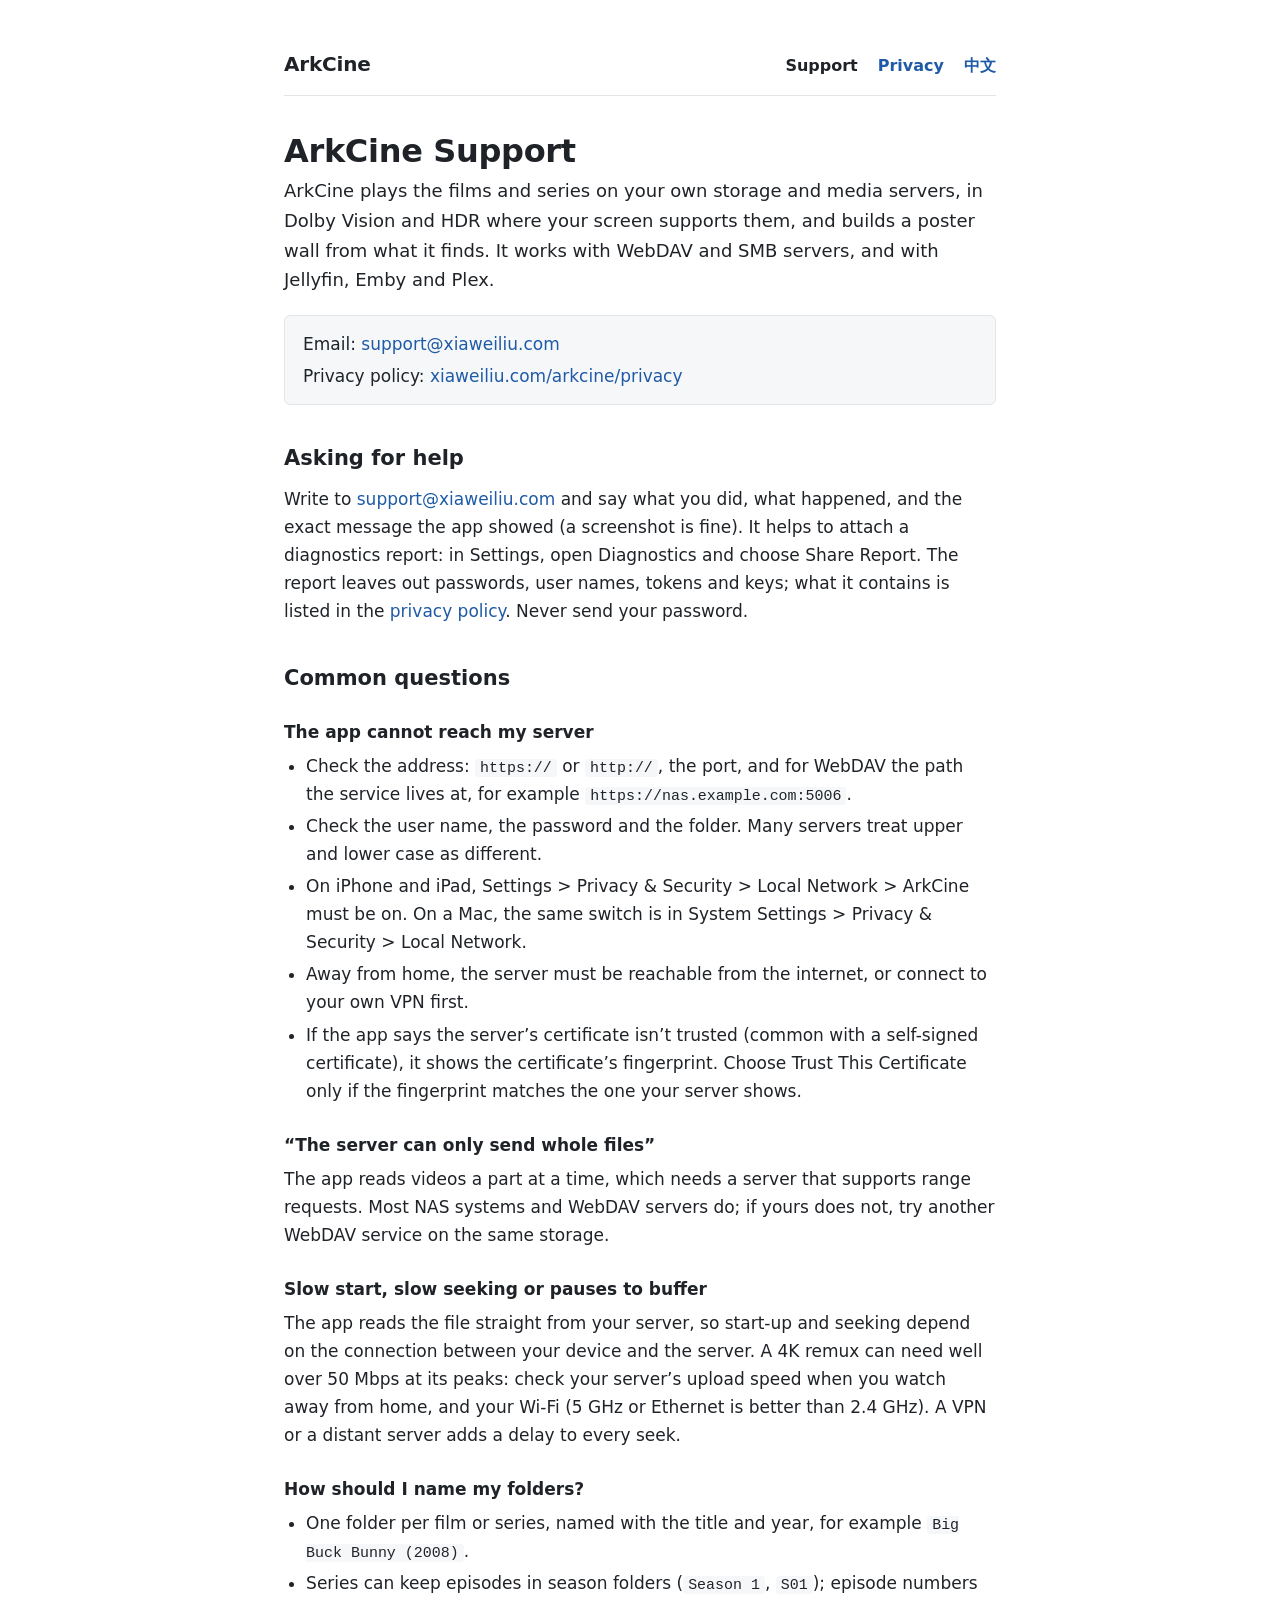
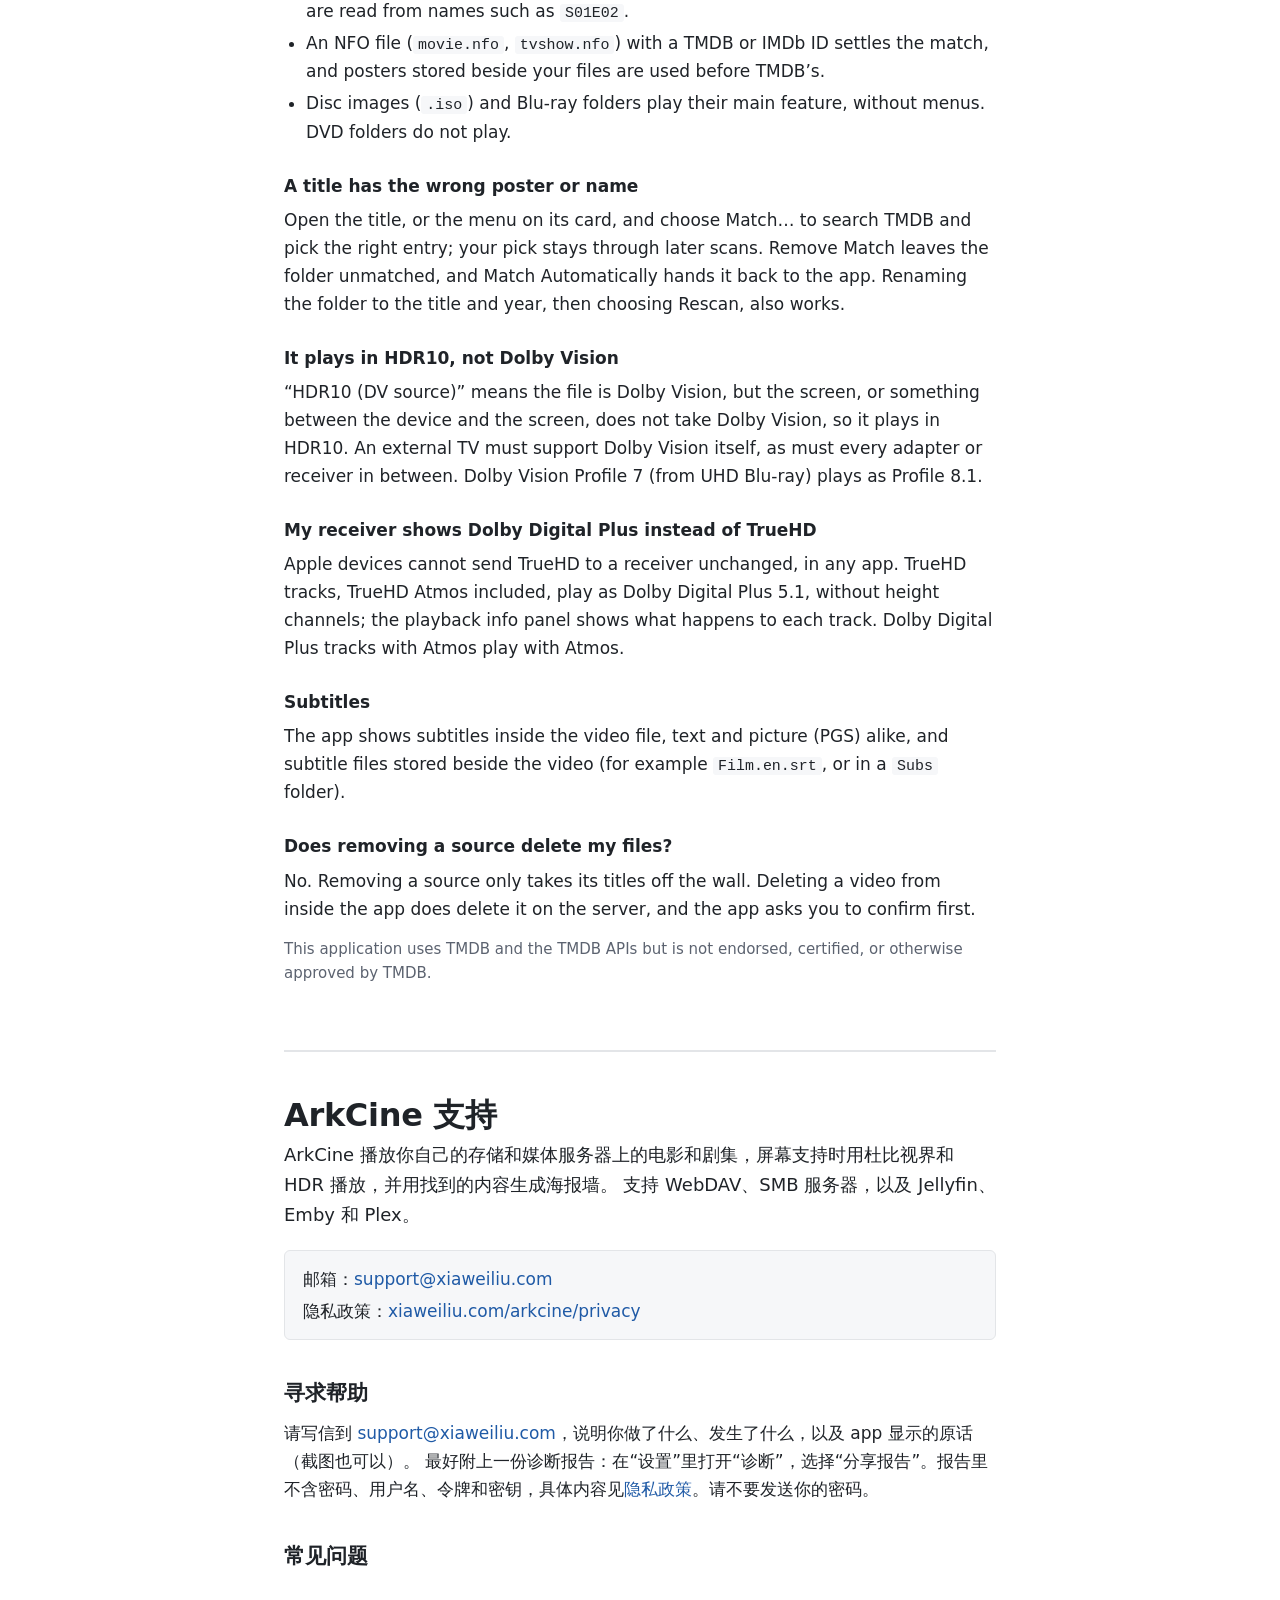
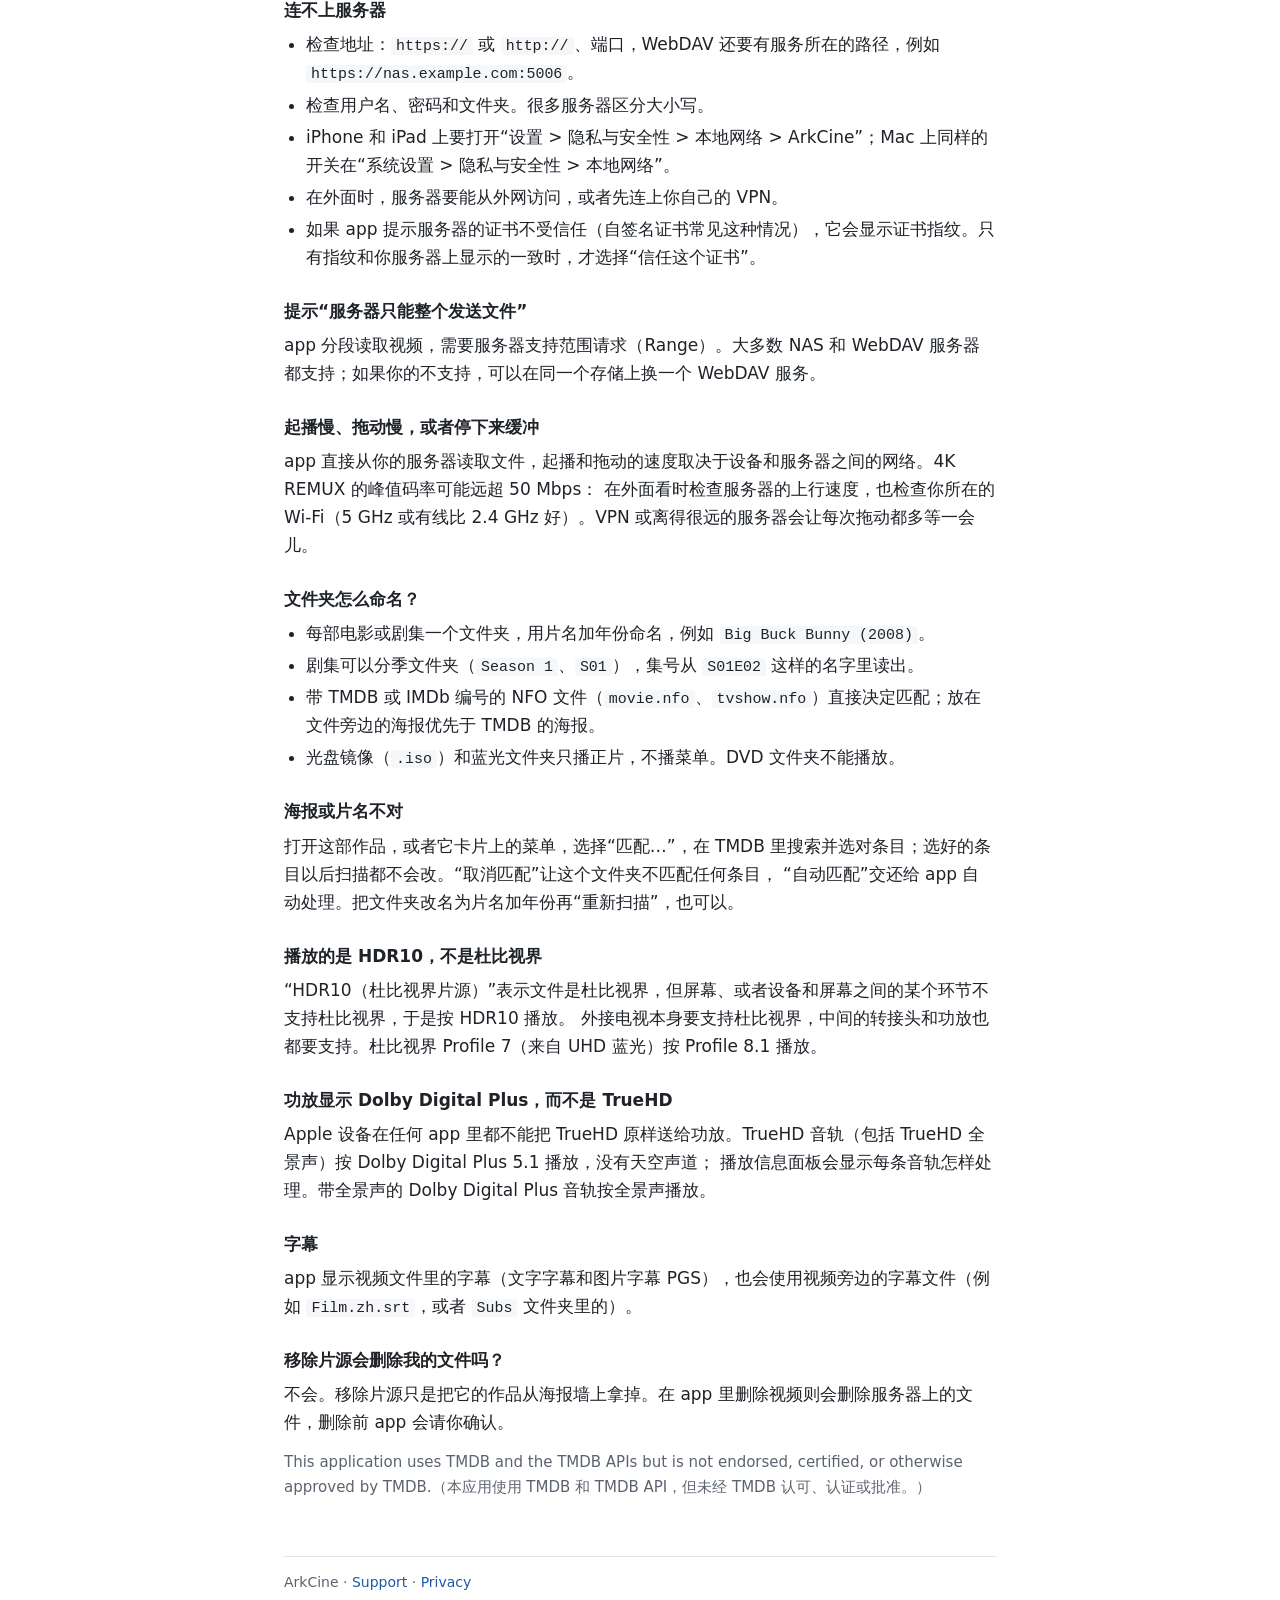
==== arkcine/index.html @ 898bf6c6 "Add ArkCine support page and privacy policy" ====
<!DOCTYPE html>
<html lang="en">
<head>
<meta charset="utf-8">
<meta name="viewport" content="width=device-width, initial-scale=1">
<title>ArkCine Support</title>
<meta name="description" content="Help and contact for ArkCine, a video player for films and series on your own storage and media servers.">
<link rel="stylesheet" href="arkcine.css">
</head>
<body>
<div class="page">

<header class="top">
  <a class="brand" href="./">ArkCine</a>
  <nav>
    <a href="./" aria-current="page">Support</a>
    <a href="privacy/">Privacy</a>
    <a href="#zh" lang="zh-Hans">中文</a>
  </nav>
</header>

<main>
<article lang="en">
<h1>ArkCine Support</h1>
<p class="lead">ArkCine plays the films and series on your own storage and media servers, in Dolby Vision and HDR
where your screen supports them, and builds a poster wall from what it finds. It works with WebDAV and SMB servers,
and with Jellyfin, Emby and Plex.</p>

<div class="contact">
  <p>Email: <a href="mailto:support@xiaweiliu.com">support@xiaweiliu.com</a></p>
  <p>Privacy policy: <a href="privacy/">xiaweiliu.com/arkcine/privacy</a></p>
</div>

<h2>Asking for help</h2>
<p>Write to <a href="mailto:support@xiaweiliu.com">support@xiaweiliu.com</a> and say what you did, what happened,
and the exact message the app showed (a screenshot is fine). It helps to attach a diagnostics report: in Settings,
open Diagnostics and choose Share Report. The report leaves out passwords, user names, tokens and keys; what it
contains is listed in the <a href="privacy/#diagnostics">privacy policy</a>. Never send your password.</p>

<h2>Common questions</h2>

<h3>The app cannot reach my server</h3>
<ul>
  <li>Check the address: <code>https://</code> or <code>http://</code>, the port, and for WebDAV the path the
    service lives at, for example <code>https://nas.example.com:5006</code>.</li>
  <li>Check the user name, the password and the folder. Many servers treat upper and lower case as different.</li>
  <li>On iPhone and iPad, Settings &gt; Privacy &amp; Security &gt; Local Network &gt; ArkCine must be on. On a Mac,
    the same switch is in System Settings &gt; Privacy &amp; Security &gt; Local Network.</li>
  <li>Away from home, the server must be reachable from the internet, or connect to your own VPN first.</li>
  <li>If the app says the server’s certificate isn’t trusted (common with a self-signed certificate), it shows the
    certificate’s fingerprint. Choose Trust This Certificate only if the fingerprint matches the one your server
    shows.</li>
</ul>

<h3>“The server can only send whole files”</h3>
<p>The app reads videos a part at a time, which needs a server that supports range requests. Most NAS systems and
WebDAV servers do; if yours does not, try another WebDAV service on the same storage.</p>

<h3>Slow start, slow seeking or pauses to buffer</h3>
<p>The app reads the file straight from your server, so start-up and seeking depend on the connection between your
device and the server. A 4K remux can need well over 50 Mbps at its peaks: check your server’s upload speed when
you watch away from home, and your Wi-Fi (5 GHz or Ethernet is better than 2.4 GHz). A VPN or a distant server adds
a delay to every seek.</p>

<h3>How should I name my folders?</h3>
<ul>
  <li>One folder per film or series, named with the title and year, for example
    <code>Big Buck Bunny (2008)</code>.</li>
  <li>Series can keep episodes in season folders (<code>Season 1</code>, <code>S01</code>); episode numbers are read
    from names such as <code>S01E02</code>.</li>
  <li>An NFO file (<code>movie.nfo</code>, <code>tvshow.nfo</code>) with a TMDB or IMDb ID settles the match, and
    posters stored beside your files are used before TMDB’s.</li>
  <li>Disc images (<code>.iso</code>) and Blu-ray folders play their main feature, without menus. DVD folders do
    not play.</li>
</ul>

<h3>A title has the wrong poster or name</h3>
<p>Open the title, or the menu on its card, and choose Match… to search TMDB and pick the right entry; your pick
stays through later scans. Remove Match leaves the folder unmatched, and Match Automatically hands it back to the
app. Renaming the folder to the title and year, then choosing Rescan, also works.</p>

<h3>It plays in HDR10, not Dolby Vision</h3>
<p>“HDR10 (DV source)” means the file is Dolby Vision, but the screen, or something between the device and the
screen, does not take Dolby Vision, so it plays in HDR10. An external TV must support Dolby Vision itself, as must
every adapter or receiver in between. Dolby Vision Profile 7 (from UHD Blu-ray) plays as Profile 8.1.</p>

<h3>My receiver shows Dolby Digital Plus instead of TrueHD</h3>
<p>Apple devices cannot send TrueHD to a receiver unchanged, in any app. TrueHD tracks, TrueHD Atmos included,
play as Dolby Digital Plus 5.1, without height channels; the playback info panel shows what happens to each track.
Dolby Digital Plus tracks with Atmos play with Atmos.</p>

<h3>Subtitles</h3>
<p>The app shows subtitles inside the video file, text and picture (PGS) alike, and subtitle files stored beside
the video (for example <code>Film.en.srt</code>, or in a <code>Subs</code> folder).</p>

<h3>Does removing a source delete my files?</h3>
<p>No. Removing a source only takes its titles off the wall. Deleting a video from inside the app does delete it on
the server, and the app asks you to confirm first.</p>

<p class="notice">This application uses TMDB and the TMDB APIs but is not endorsed, certified, or otherwise approved by TMDB.</p>
</article>

<article lang="zh-Hans" id="zh" class="lang">
<h1>ArkCine 支持</h1>
<p class="lead">ArkCine 播放你自己的存储和媒体服务器上的电影和剧集，屏幕支持时用杜比视界和 HDR 播放，并用找到的内容生成海报墙。
支持 WebDAV、SMB 服务器，以及 Jellyfin、Emby 和 Plex。</p>

<div class="contact">
  <p>邮箱：<a href="mailto:support@xiaweiliu.com">support@xiaweiliu.com</a></p>
  <p>隐私政策：<a href="privacy/#zh">xiaweiliu.com/arkcine/privacy</a></p>
</div>

<h2>寻求帮助</h2>
<p>请写信到 <a href="mailto:support@xiaweiliu.com">support@xiaweiliu.com</a>，说明你做了什么、发生了什么，以及 app 显示的原话（截图也可以）。
最好附上一份诊断报告：在“设置”里打开“诊断”，选择“分享报告”。报告里不含密码、用户名、令牌和密钥，具体内容见<a href="privacy/#zh">隐私政策</a>。请不要发送你的密码。</p>

<h2>常见问题</h2>

<h3>连不上服务器</h3>
<ul>
  <li>检查地址：<code>https://</code> 或 <code>http://</code>、端口，WebDAV 还要有服务所在的路径，例如 <code>https://nas.example.com:5006</code>。</li>
  <li>检查用户名、密码和文件夹。很多服务器区分大小写。</li>
  <li>iPhone 和 iPad 上要打开“设置 &gt; 隐私与安全性 &gt; 本地网络 &gt; ArkCine”；Mac 上同样的开关在“系统设置 &gt; 隐私与安全性 &gt; 本地网络”。</li>
  <li>在外面时，服务器要能从外网访问，或者先连上你自己的 VPN。</li>
  <li>如果 app 提示服务器的证书不受信任（自签名证书常见这种情况），它会显示证书指纹。只有指纹和你服务器上显示的一致时，才选择“信任这个证书”。</li>
</ul>

<h3>提示“服务器只能整个发送文件”</h3>
<p>app 分段读取视频，需要服务器支持范围请求（Range）。大多数 NAS 和 WebDAV 服务器都支持；如果你的不支持，可以在同一个存储上换一个 WebDAV 服务。</p>

<h3>起播慢、拖动慢，或者停下来缓冲</h3>
<p>app 直接从你的服务器读取文件，起播和拖动的速度取决于设备和服务器之间的网络。4K REMUX 的峰值码率可能远超 50 Mbps：
在外面看时检查服务器的上行速度，也检查你所在的 Wi-Fi（5 GHz 或有线比 2.4 GHz 好）。VPN 或离得很远的服务器会让每次拖动都多等一会儿。</p>

<h3>文件夹怎么命名？</h3>
<ul>
  <li>每部电影或剧集一个文件夹，用片名加年份命名，例如 <code>Big Buck Bunny (2008)</code>。</li>
  <li>剧集可以分季文件夹（<code>Season 1</code>、<code>S01</code>），集号从 <code>S01E02</code> 这样的名字里读出。</li>
  <li>带 TMDB 或 IMDb 编号的 NFO 文件（<code>movie.nfo</code>、<code>tvshow.nfo</code>）直接决定匹配；放在文件旁边的海报优先于 TMDB 的海报。</li>
  <li>光盘镜像（<code>.iso</code>）和蓝光文件夹只播正片，不播菜单。DVD 文件夹不能播放。</li>
</ul>

<h3>海报或片名不对</h3>
<p>打开这部作品，或者它卡片上的菜单，选择“匹配…”，在 TMDB 里搜索并选对条目；选好的条目以后扫描都不会改。“取消匹配”让这个文件夹不匹配任何条目，
“自动匹配”交还给 app 自动处理。把文件夹改名为片名加年份再“重新扫描”，也可以。</p>

<h3>播放的是 HDR10，不是杜比视界</h3>
<p>“HDR10（杜比视界片源）”表示文件是杜比视界，但屏幕、或者设备和屏幕之间的某个环节不支持杜比视界，于是按 HDR10 播放。
外接电视本身要支持杜比视界，中间的转接头和功放也都要支持。杜比视界 Profile 7（来自 UHD 蓝光）按 Profile 8.1 播放。</p>

<h3>功放显示 Dolby Digital Plus，而不是 TrueHD</h3>
<p>Apple 设备在任何 app 里都不能把 TrueHD 原样送给功放。TrueHD 音轨（包括 TrueHD 全景声）按 Dolby Digital Plus 5.1 播放，没有天空声道；
播放信息面板会显示每条音轨怎样处理。带全景声的 Dolby Digital Plus 音轨按全景声播放。</p>

<h3>字幕</h3>
<p>app 显示视频文件里的字幕（文字字幕和图片字幕 PGS），也会使用视频旁边的字幕文件（例如 <code>Film.zh.srt</code>，或者 <code>Subs</code> 文件夹里的）。</p>

<h3>移除片源会删除我的文件吗？</h3>
<p>不会。移除片源只是把它的作品从海报墙上拿掉。在 app 里删除视频则会删除服务器上的文件，删除前 app 会请你确认。</p>

<p class="notice">This application uses TMDB and the TMDB APIs but is not endorsed, certified, or otherwise approved by TMDB.（本应用使用 TMDB 和 TMDB API，但未经 TMDB 认可、认证或批准。）</p>
</article>
</main>

<footer>ArkCine · <a href="./">Support</a> · <a href="privacy/">Privacy</a></footer>
</div>
</body>
</html>
---- arkcine/arkcine.css ----
/* ArkCine support and privacy pages: one column, system fonts, nothing loaded from other sites. */
:root {
  --paper: #ffffff;
  --ink: #1f2328;
  --muted: #5c6370;
  --rule: #e3e5e8;
  --link: #1f5aa6;
  --code-bg: #f6f7f9;
  color-scheme: light;
}

* { box-sizing: border-box; }

body {
  margin: 0;
  background: var(--paper);
  color: var(--ink);
  font: 400 17px/1.65 system-ui, -apple-system, "Segoe UI", "PingFang SC", "Hiragino Sans GB", "Microsoft YaHei", sans-serif;
  -webkit-font-smoothing: antialiased;
}

a { color: var(--link); text-decoration: none; }
a:hover { text-decoration: underline; }
a:focus-visible { outline: 2px solid var(--link); outline-offset: 2px; border-radius: 2px; }

.page { max-width: 760px; margin: 0 auto; padding: 48px 24px 40px; }

.top { display: flex; flex-wrap: wrap; align-items: baseline; justify-content: space-between; gap: 8px 24px; padding-bottom: 14px; border-bottom: 1px solid var(--rule); }
.brand { font-size: 20px; font-weight: 650; color: var(--ink); letter-spacing: -0.01em; }
.brand:hover { text-decoration: none; }
.top nav { display: flex; flex-wrap: wrap; gap: 4px 20px; font-weight: 600; font-size: 16px; }
.top nav a[aria-current="page"] { color: var(--ink); }

h1 { font-size: 32px; line-height: 1.2; font-weight: 650; margin: 36px 0 6px; letter-spacing: -0.01em; }
.updated { color: var(--muted); margin: 0 0 24px; font-size: 15px; }
h2 { font-size: 21px; line-height: 1.3; font-weight: 650; margin: 40px 0 12px; }
h3 { font-size: 17px; font-weight: 650; margin: 26px 0 6px; }
p { margin: 0 0 14px; }
ul, ol { margin: 0 0 14px; padding-left: 1.3em; }
li { margin: 4px 0; }
code { font: 0.88em/1.4 ui-monospace, SFMono-Regular, Menlo, monospace; background: var(--code-bg); padding: 1px 5px; border-radius: 3px; overflow-wrap: anywhere; }

.lead { font-size: 18px; }
.contact { padding: 14px 18px; background: var(--code-bg); border: 1px solid var(--rule); border-radius: 6px; margin: 20px 0; }
.contact p { margin: 0; }
.contact p + p { margin-top: 4px; }

/* Wide tables scroll inside their box instead of widening the page. */
.table { overflow-x: auto; margin: 0 0 16px; border: 1px solid var(--rule); border-radius: 6px; }
table { border-collapse: collapse; width: 100%; font-size: 15px; line-height: 1.5; }
th, td { text-align: left; vertical-align: top; padding: 9px 12px; border-bottom: 1px solid var(--rule); }
th { font-weight: 650; background: var(--code-bg); }
tr:last-child td { border-bottom: 0; }
td:first-child { font-weight: 600; min-width: 9em; }

.lang { margin-top: 64px; padding-top: 8px; border-top: 2px solid var(--rule); }
.notice { color: var(--muted); font-size: 15px; }

footer { margin-top: 56px; padding-top: 14px; border-top: 1px solid var(--rule); color: var(--muted); font-size: 14px; }

@media (max-width: 640px) {
  body { font-size: 16px; }
  .page { padding: 28px 16px 32px; }
  h1 { font-size: 26px; margin-top: 28px; }
  h2 { font-size: 19px; }
  td:first-child { min-width: 7em; }
}

/* On phones each table row becomes a small card: the item in bold, then its purpose and where it is kept. */
@media (max-width: 640px) {
  .table { border: 0; overflow: visible; }
  .table table, .table tbody, .table tr, .table td { display: block; }
  .table thead { display: none; }
  .table tr { border: 1px solid var(--rule); border-radius: 6px; padding: 10px 12px; margin-bottom: 10px; }
  .table td { border: 0; padding: 2px 0; min-width: 0; }
  .table td:first-child { margin-bottom: 4px; }
  .table td[data-label]::before { content: attr(data-label) ": "; color: var(--muted); font-weight: 600; }
  .table td[data-label="用途"]::before, .table td[data-label="位置"]::before { content: attr(data-label) "："; }
}
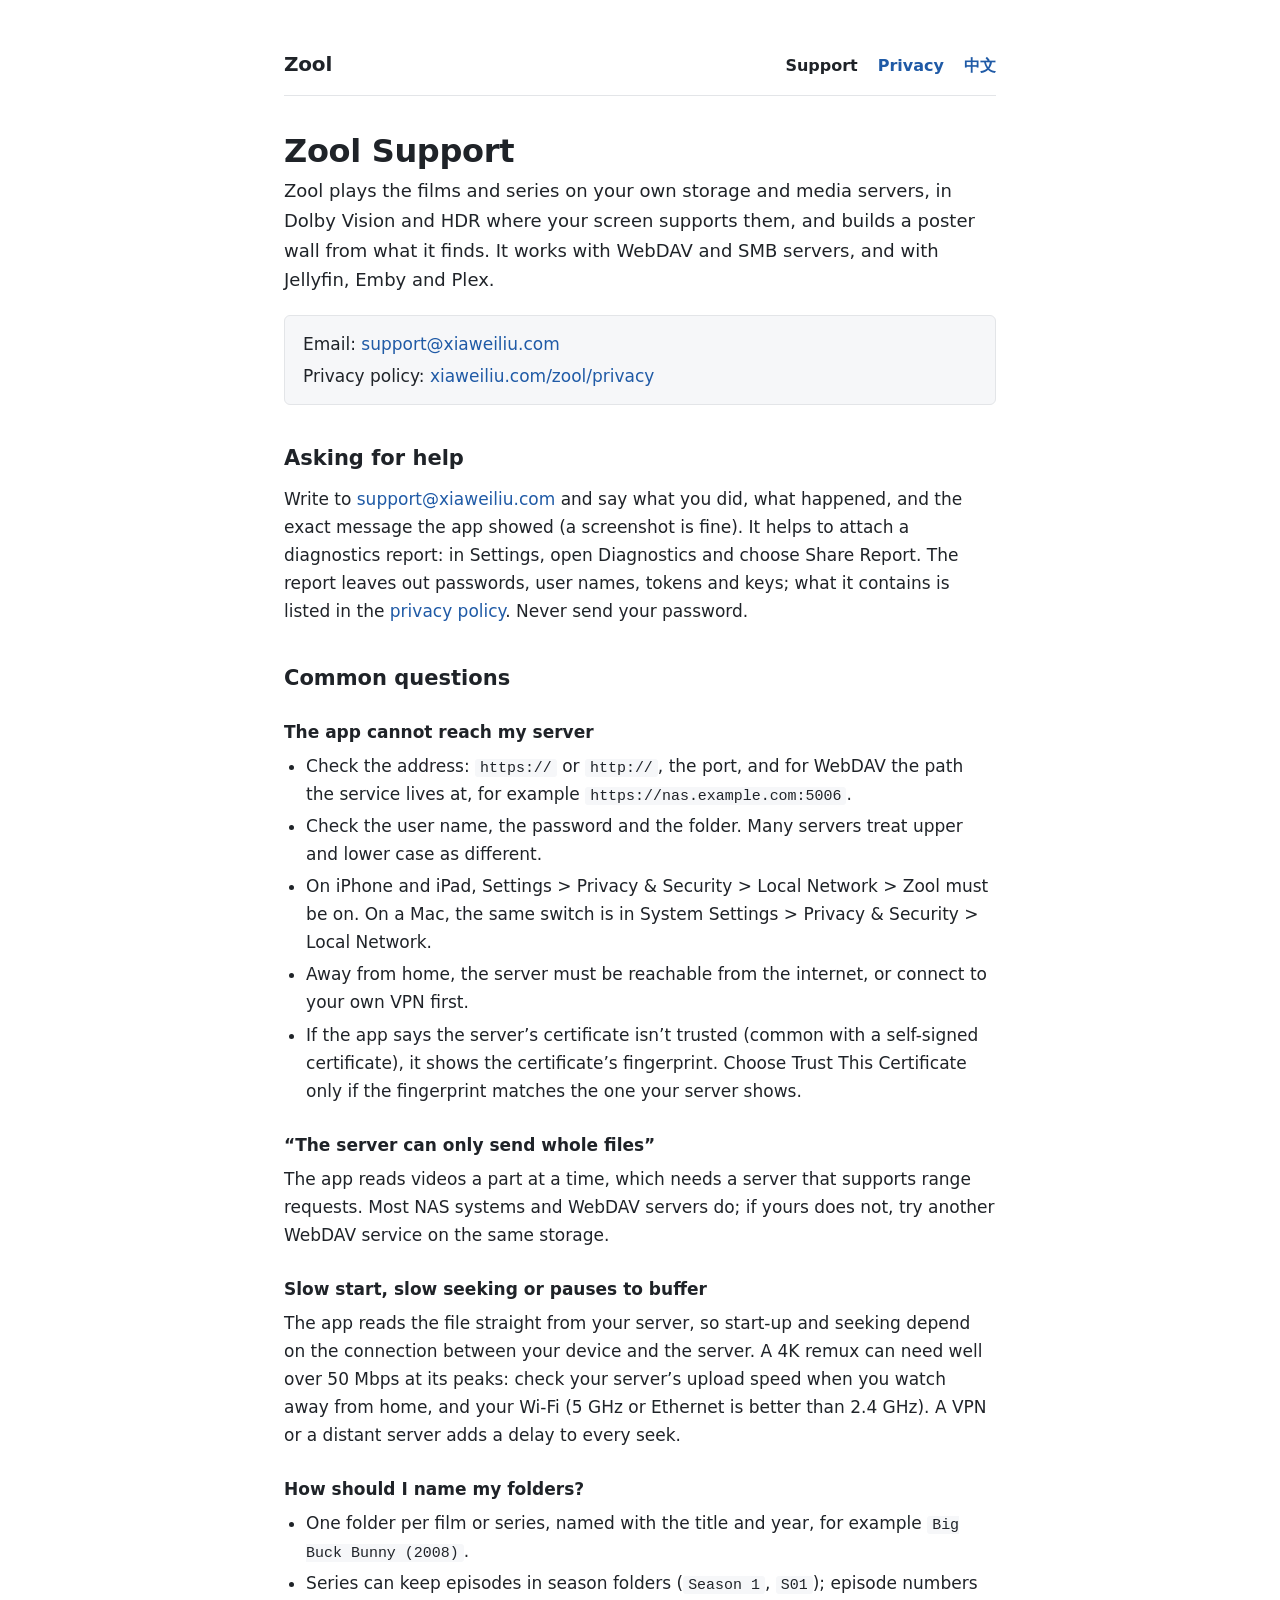
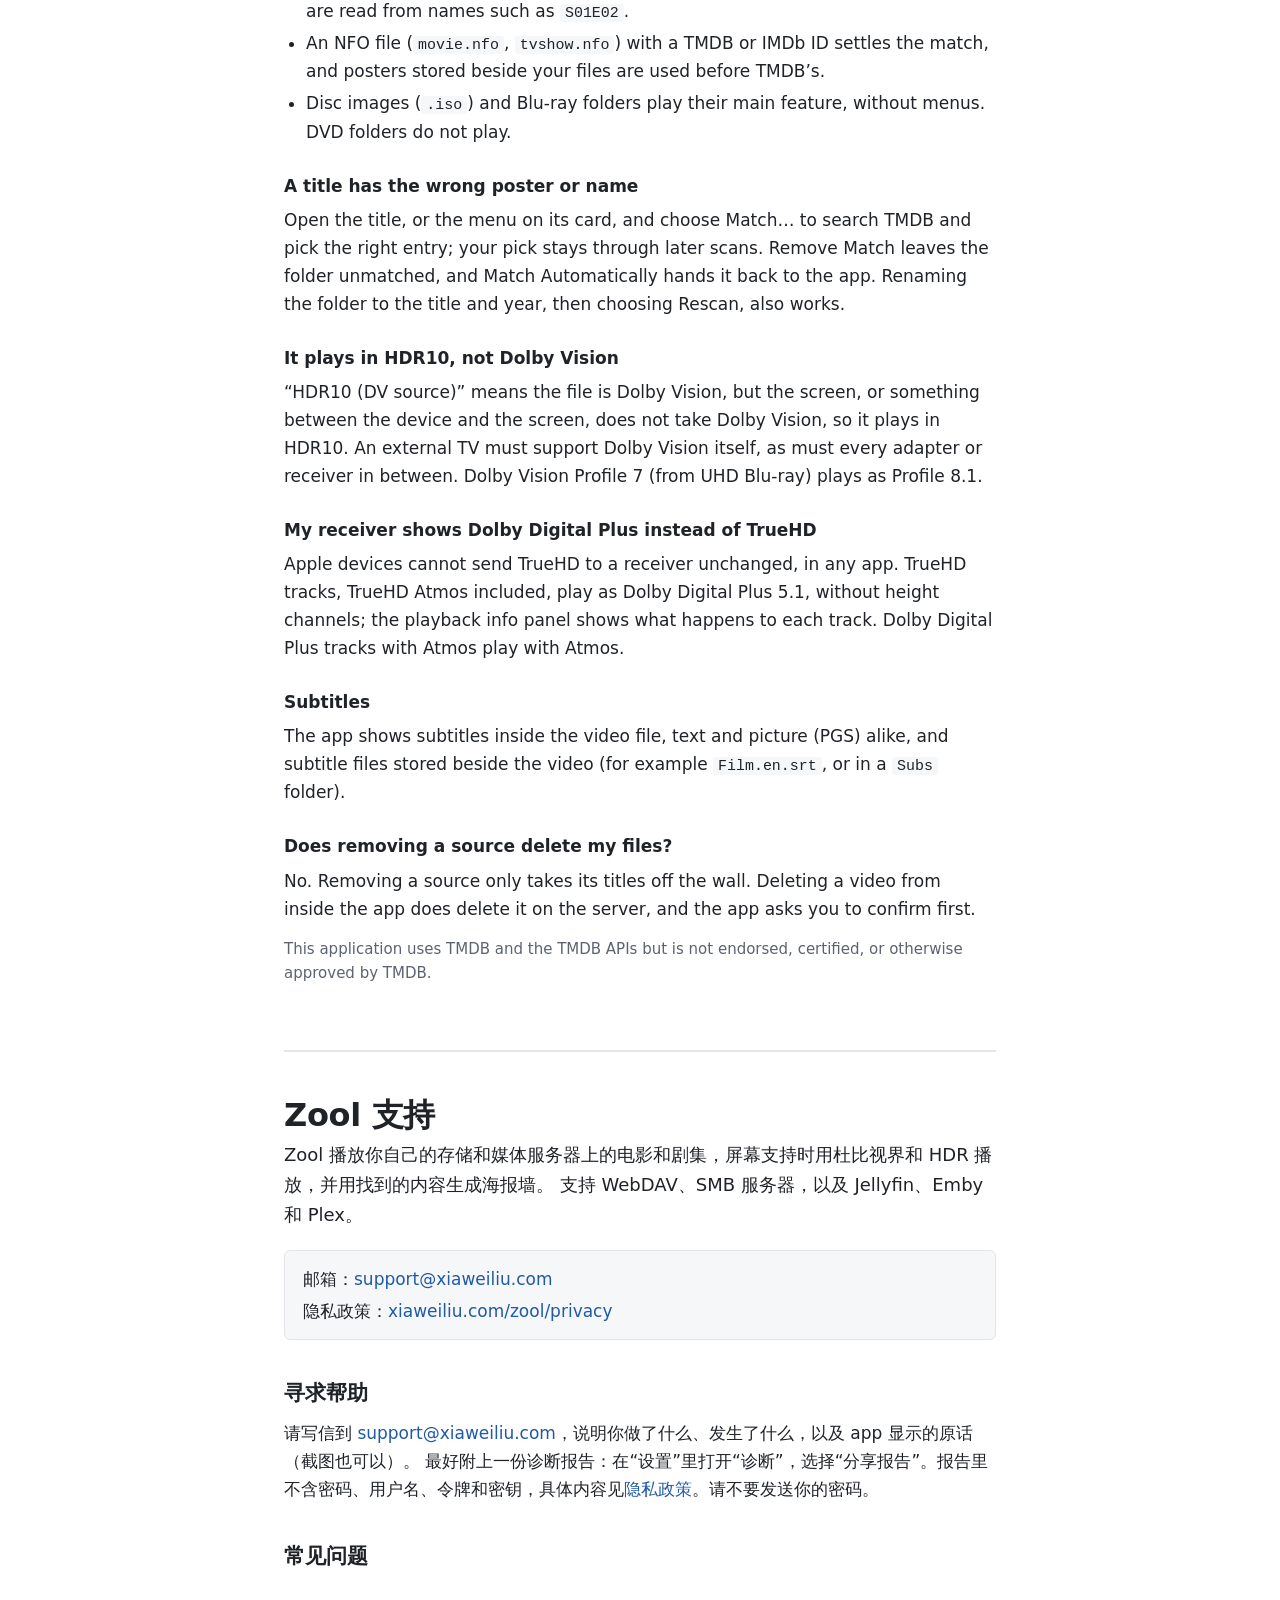
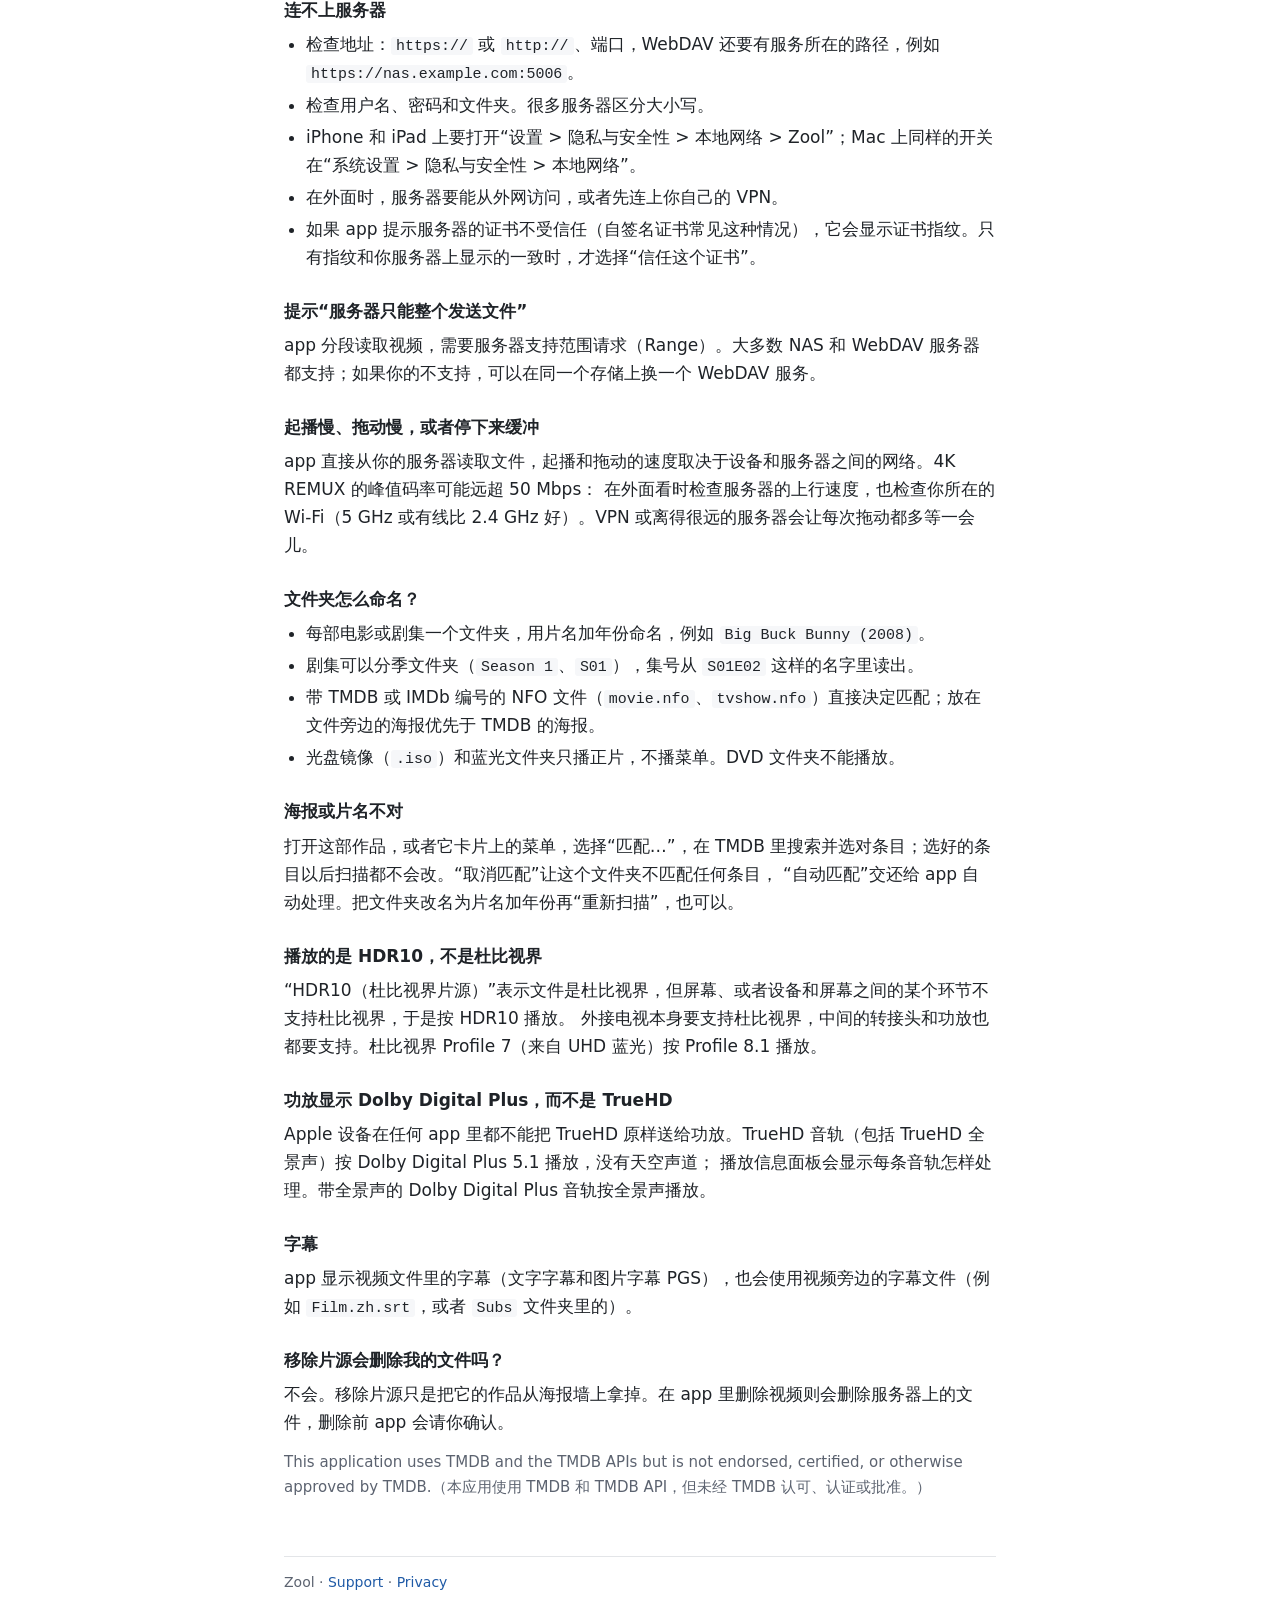
==== commit b590ecde: "Zool support page and privacy policy (the app was ArkCine); /arkcine/ redirects to /zool/" ====
--- a/arkcine/index.html
+++ b/arkcine/index.html
@@ -1,168 +1,15 @@
-<!DOCTYPE html>
+<!doctype html>
 <html lang="en">
 <head>
 <meta charset="utf-8">
 <meta name="viewport" content="width=device-width, initial-scale=1">
-<title>ArkCine Support</title>
-<meta name="description" content="Help and contact for ArkCine, a video player for films and series on your own storage and media servers.">
-<link rel="stylesheet" href="arkcine.css">
+<meta name="robots" content="noindex">
+<title>Zool Support</title>
+<link rel="canonical" href="https://www.xiaweiliu.com/zool/">
+<meta http-equiv="refresh" content="0; url=/zool/">
+<script>location.replace("/zool/" + location.hash);</script>
 </head>
 <body>
-<div class="page">
-
-<header class="top">
-  <a class="brand" href="./">ArkCine</a>
-  <nav>
-    <a href="./" aria-current="page">Support</a>
-    <a href="privacy/">Privacy</a>
-    <a href="#zh" lang="zh-Hans">中文</a>
-  </nav>
-</header>
-
-<main>
-<article lang="en">
-<h1>ArkCine Support</h1>
-<p class="lead">ArkCine plays the films and series on your own storage and media servers, in Dolby Vision and HDR
-where your screen supports them, and builds a poster wall from what it finds. It works with WebDAV and SMB servers,
-and with Jellyfin, Emby and Plex.</p>
-
-<div class="contact">
-  <p>Email: <a href="mailto:support@xiaweiliu.com">support@xiaweiliu.com</a></p>
-  <p>Privacy policy: <a href="privacy/">xiaweiliu.com/arkcine/privacy</a></p>
-</div>
-
-<h2>Asking for help</h2>
-<p>Write to <a href="mailto:support@xiaweiliu.com">support@xiaweiliu.com</a> and say what you did, what happened,
-and the exact message the app showed (a screenshot is fine). It helps to attach a diagnostics report: in Settings,
-open Diagnostics and choose Share Report. The report leaves out passwords, user names, tokens and keys; what it
-contains is listed in the <a href="privacy/#diagnostics">privacy policy</a>. Never send your password.</p>
-
-<h2>Common questions</h2>
-
-<h3>The app cannot reach my server</h3>
-<ul>
-  <li>Check the address: <code>https://</code> or <code>http://</code>, the port, and for WebDAV the path the
-    service lives at, for example <code>https://nas.example.com:5006</code>.</li>
-  <li>Check the user name, the password and the folder. Many servers treat upper and lower case as different.</li>
-  <li>On iPhone and iPad, Settings &gt; Privacy &amp; Security &gt; Local Network &gt; ArkCine must be on. On a Mac,
-    the same switch is in System Settings &gt; Privacy &amp; Security &gt; Local Network.</li>
-  <li>Away from home, the server must be reachable from the internet, or connect to your own VPN first.</li>
-  <li>If the app says the server’s certificate isn’t trusted (common with a self-signed certificate), it shows the
-    certificate’s fingerprint. Choose Trust This Certificate only if the fingerprint matches the one your server
-    shows.</li>
-</ul>
-
-<h3>“The server can only send whole files”</h3>
-<p>The app reads videos a part at a time, which needs a server that supports range requests. Most NAS systems and
-WebDAV servers do; if yours does not, try another WebDAV service on the same storage.</p>
-
-<h3>Slow start, slow seeking or pauses to buffer</h3>
-<p>The app reads the file straight from your server, so start-up and seeking depend on the connection between your
-device and the server. A 4K remux can need well over 50 Mbps at its peaks: check your server’s upload speed when
-you watch away from home, and your Wi-Fi (5 GHz or Ethernet is better than 2.4 GHz). A VPN or a distant server adds
-a delay to every seek.</p>
-
-<h3>How should I name my folders?</h3>
-<ul>
-  <li>One folder per film or series, named with the title and year, for example
-    <code>Big Buck Bunny (2008)</code>.</li>
-  <li>Series can keep episodes in season folders (<code>Season 1</code>, <code>S01</code>); episode numbers are read
-    from names such as <code>S01E02</code>.</li>
-  <li>An NFO file (<code>movie.nfo</code>, <code>tvshow.nfo</code>) with a TMDB or IMDb ID settles the match, and
-    posters stored beside your files are used before TMDB’s.</li>
-  <li>Disc images (<code>.iso</code>) and Blu-ray folders play their main feature, without menus. DVD folders do
-    not play.</li>
-</ul>
-
-<h3>A title has the wrong poster or name</h3>
-<p>Open the title, or the menu on its card, and choose Match… to search TMDB and pick the right entry; your pick
-stays through later scans. Remove Match leaves the folder unmatched, and Match Automatically hands it back to the
-app. Renaming the folder to the title and year, then choosing Rescan, also works.</p>
-
-<h3>It plays in HDR10, not Dolby Vision</h3>
-<p>“HDR10 (DV source)” means the file is Dolby Vision, but the screen, or something between the device and the
-screen, does not take Dolby Vision, so it plays in HDR10. An external TV must support Dolby Vision itself, as must
-every adapter or receiver in between. Dolby Vision Profile 7 (from UHD Blu-ray) plays as Profile 8.1.</p>
-
-<h3>My receiver shows Dolby Digital Plus instead of TrueHD</h3>
-<p>Apple devices cannot send TrueHD to a receiver unchanged, in any app. TrueHD tracks, TrueHD Atmos included,
-play as Dolby Digital Plus 5.1, without height channels; the playback info panel shows what happens to each track.
-Dolby Digital Plus tracks with Atmos play with Atmos.</p>
-
-<h3>Subtitles</h3>
-<p>The app shows subtitles inside the video file, text and picture (PGS) alike, and subtitle files stored beside
-the video (for example <code>Film.en.srt</code>, or in a <code>Subs</code> folder).</p>
-
-<h3>Does removing a source delete my files?</h3>
-<p>No. Removing a source only takes its titles off the wall. Deleting a video from inside the app does delete it on
-the server, and the app asks you to confirm first.</p>
-
-<p class="notice">This application uses TMDB and the TMDB APIs but is not endorsed, certified, or otherwise approved by TMDB.</p>
-</article>
-
-<article lang="zh-Hans" id="zh" class="lang">
-<h1>ArkCine 支持</h1>
-<p class="lead">ArkCine 播放你自己的存储和媒体服务器上的电影和剧集，屏幕支持时用杜比视界和 HDR 播放，并用找到的内容生成海报墙。
-支持 WebDAV、SMB 服务器，以及 Jellyfin、Emby 和 Plex。</p>
-
-<div class="contact">
-  <p>邮箱：<a href="mailto:support@xiaweiliu.com">support@xiaweiliu.com</a></p>
-  <p>隐私政策：<a href="privacy/#zh">xiaweiliu.com/arkcine/privacy</a></p>
-</div>
-
-<h2>寻求帮助</h2>
-<p>请写信到 <a href="mailto:support@xiaweiliu.com">support@xiaweiliu.com</a>，说明你做了什么、发生了什么，以及 app 显示的原话（截图也可以）。
-最好附上一份诊断报告：在“设置”里打开“诊断”，选择“分享报告”。报告里不含密码、用户名、令牌和密钥，具体内容见<a href="privacy/#zh">隐私政策</a>。请不要发送你的密码。</p>
-
-<h2>常见问题</h2>
-
-<h3>连不上服务器</h3>
-<ul>
-  <li>检查地址：<code>https://</code> 或 <code>http://</code>、端口，WebDAV 还要有服务所在的路径，例如 <code>https://nas.example.com:5006</code>。</li>
-  <li>检查用户名、密码和文件夹。很多服务器区分大小写。</li>
-  <li>iPhone 和 iPad 上要打开“设置 &gt; 隐私与安全性 &gt; 本地网络 &gt; ArkCine”；Mac 上同样的开关在“系统设置 &gt; 隐私与安全性 &gt; 本地网络”。</li>
-  <li>在外面时，服务器要能从外网访问，或者先连上你自己的 VPN。</li>
-  <li>如果 app 提示服务器的证书不受信任（自签名证书常见这种情况），它会显示证书指纹。只有指纹和你服务器上显示的一致时，才选择“信任这个证书”。</li>
-</ul>
-
-<h3>提示“服务器只能整个发送文件”</h3>
-<p>app 分段读取视频，需要服务器支持范围请求（Range）。大多数 NAS 和 WebDAV 服务器都支持；如果你的不支持，可以在同一个存储上换一个 WebDAV 服务。</p>
-
-<h3>起播慢、拖动慢，或者停下来缓冲</h3>
-<p>app 直接从你的服务器读取文件，起播和拖动的速度取决于设备和服务器之间的网络。4K REMUX 的峰值码率可能远超 50 Mbps：
-在外面看时检查服务器的上行速度，也检查你所在的 Wi-Fi（5 GHz 或有线比 2.4 GHz 好）。VPN 或离得很远的服务器会让每次拖动都多等一会儿。</p>
-
-<h3>文件夹怎么命名？</h3>
-<ul>
-  <li>每部电影或剧集一个文件夹，用片名加年份命名，例如 <code>Big Buck Bunny (2008)</code>。</li>
-  <li>剧集可以分季文件夹（<code>Season 1</code>、<code>S01</code>），集号从 <code>S01E02</code> 这样的名字里读出。</li>
-  <li>带 TMDB 或 IMDb 编号的 NFO 文件（<code>movie.nfo</code>、<code>tvshow.nfo</code>）直接决定匹配；放在文件旁边的海报优先于 TMDB 的海报。</li>
-  <li>光盘镜像（<code>.iso</code>）和蓝光文件夹只播正片，不播菜单。DVD 文件夹不能播放。</li>
-</ul>
-
-<h3>海报或片名不对</h3>
-<p>打开这部作品，或者它卡片上的菜单，选择“匹配…”，在 TMDB 里搜索并选对条目；选好的条目以后扫描都不会改。“取消匹配”让这个文件夹不匹配任何条目，
-“自动匹配”交还给 app 自动处理。把文件夹改名为片名加年份再“重新扫描”，也可以。</p>
-
-<h3>播放的是 HDR10，不是杜比视界</h3>
-<p>“HDR10（杜比视界片源）”表示文件是杜比视界，但屏幕、或者设备和屏幕之间的某个环节不支持杜比视界，于是按 HDR10 播放。
-外接电视本身要支持杜比视界，中间的转接头和功放也都要支持。杜比视界 Profile 7（来自 UHD 蓝光）按 Profile 8.1 播放。</p>
-
-<h3>功放显示 Dolby Digital Plus，而不是 TrueHD</h3>
-<p>Apple 设备在任何 app 里都不能把 TrueHD 原样送给功放。TrueHD 音轨（包括 TrueHD 全景声）按 Dolby Digital Plus 5.1 播放，没有天空声道；
-播放信息面板会显示每条音轨怎样处理。带全景声的 Dolby Digital Plus 音轨按全景声播放。</p>
-
-<h3>字幕</h3>
-<p>app 显示视频文件里的字幕（文字字幕和图片字幕 PGS），也会使用视频旁边的字幕文件（例如 <code>Film.zh.srt</code>，或者 <code>Subs</code> 文件夹里的）。</p>
-
-<h3>移除片源会删除我的文件吗？</h3>
-<p>不会。移除片源只是把它的作品从海报墙上拿掉。在 app 里删除视频则会删除服务器上的文件，删除前 app 会请你确认。</p>
-
-<p class="notice">This application uses TMDB and the TMDB APIs but is not endorsed, certified, or otherwise approved by TMDB.（本应用使用 TMDB 和 TMDB API，但未经 TMDB 认可、认证或批准。）</p>
-</article>
-</main>
-
-<footer>ArkCine · <a href="./">Support</a> · <a href="privacy/">Privacy</a></footer>
-</div>
+<p>ArkCine is now called Zool. This page moved to <a href="/zool/">www.xiaweiliu.com/zool/</a>.</p>
 </body>
 </html>
